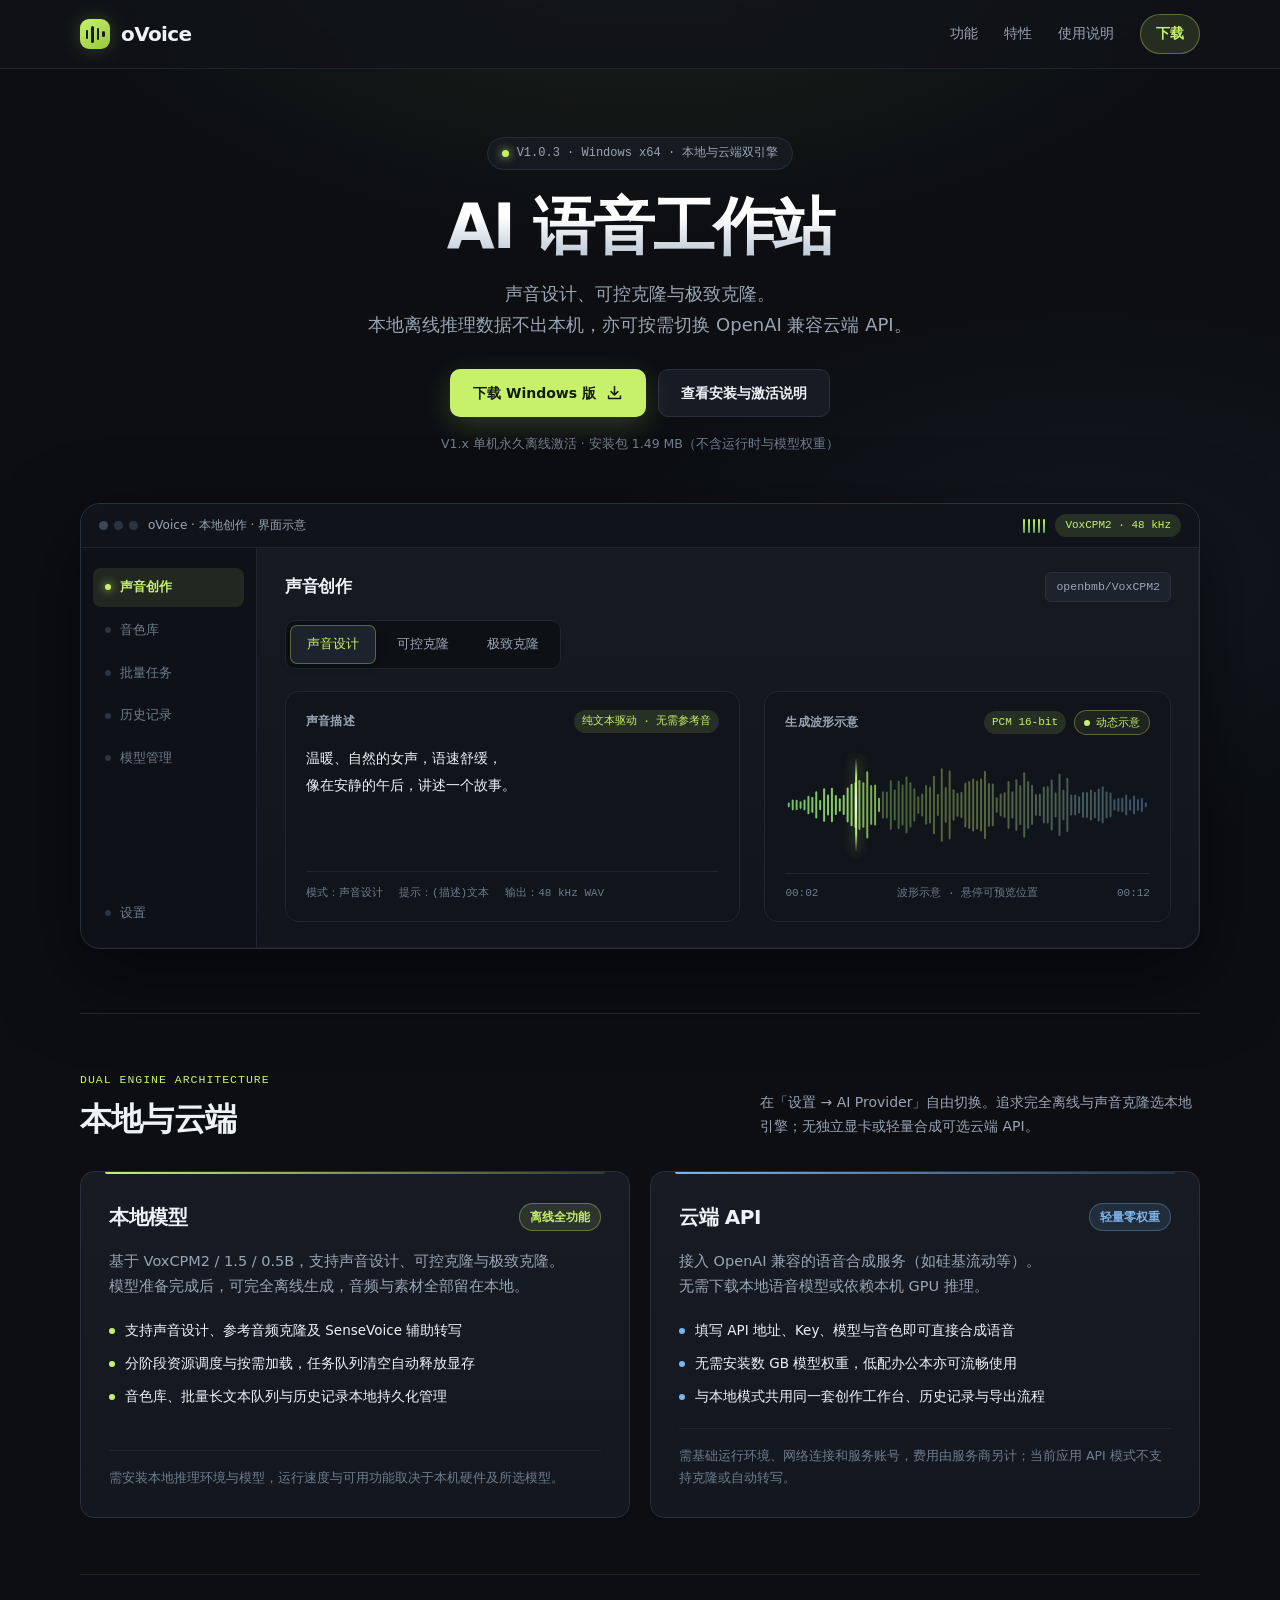
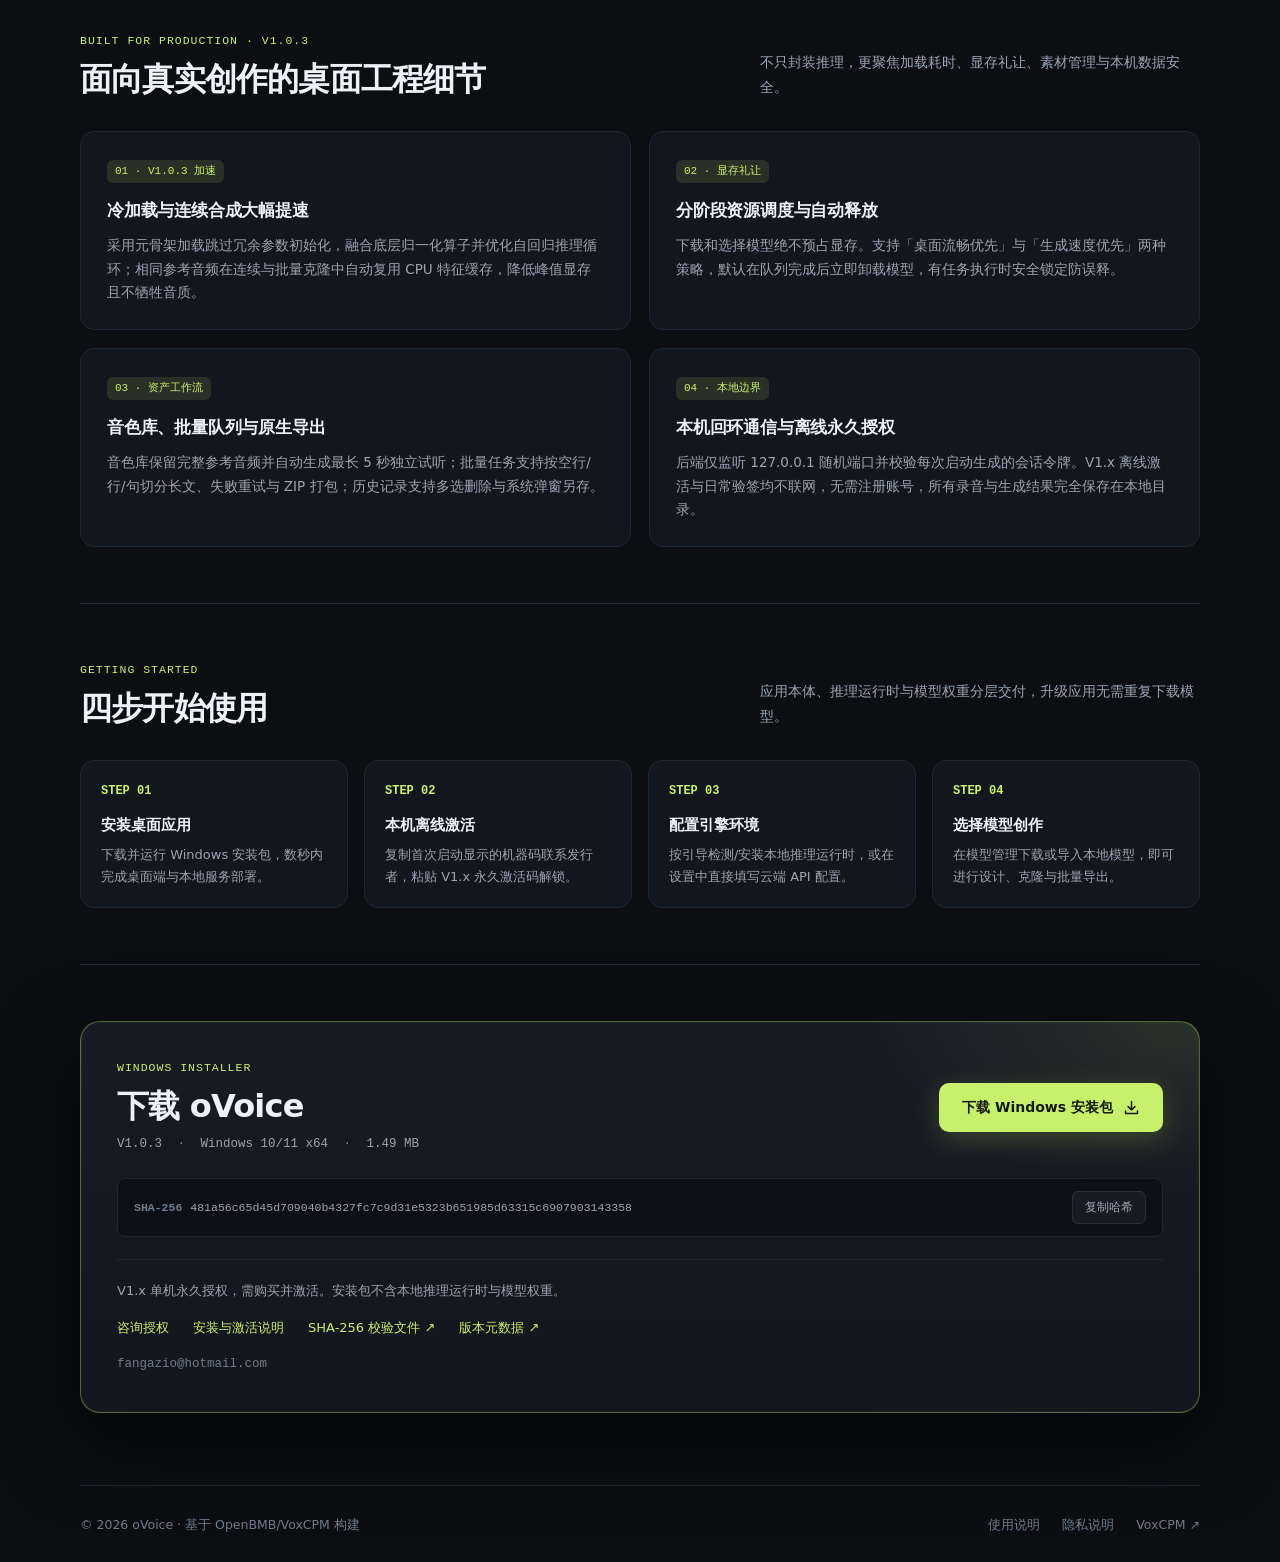
==== index.html @ f3a4ee31 "Add files via upload" ====
<!doctype html>
<html lang="zh-CN">
<head>
  <meta charset="utf-8">
  <meta name="viewport" content="width=device-width, initial-scale=1">
  <meta name="theme-color" content="#0c0e12">
  <title>oVoice — AI 语音工作站</title>
  <meta name="description" content="oVoice 是 Windows 本地 AI 语音工作站，支持声音设计、可控克隆、极致克隆与批量合成。支持本地 VoxCPM 模型与 OpenAI 兼容云端 API。下载 V1.0.3。">
  <meta property="og:title" content="oVoice — AI 语音工作站">
  <meta property="og:description" content="声音设计、可控克隆、极致克隆与语音合成。支持本地离线模型与云端 API 双引擎。">
  <meta property="og:type" content="website">
  <meta property="og:locale" content="zh_CN">
  <link rel="icon" href="assets/icon.png" type="image/png">
  <link rel="stylesheet" href="assets/style.css?v=20261127b">
  <script src="config.js" defer></script>
  <script src="assets/app.js?v=20261127b" defer></script>
</head>
<body>
  <a class="skip-link" href="#main">跳转到主要内容</a>
  <header class="header">
    <div class="container nav">
      <a class="brand" href="index.html" aria-label="oVoice 首页">
        <span class="brand-mark" aria-hidden="true"><i></i><i></i><i></i><i></i></span>oVoice
      </a>
      <nav id="navigation" aria-label="主导航">
        <a href="#engines">功能</a>
        <a href="#workflow">特性</a>
        <a href="guide.html">使用说明</a>
        <a class="nav-download" href="#download">下载</a>
      </nav>
    </div>
  </header>

  <main id="main">
    <section class="hero container" aria-labelledby="product-title">
      <div class="hero-copy">
        <div class="hero-badge">
          <span class="hero-badge-dot" aria-hidden="true"></span>
          <span>V1.0.3 · Windows x64 · 本地与云端双引擎</span>
        </div>
        <h1 id="product-title">AI 语音工作站</h1>
        <p class="hero-description">声音设计、可控克隆与极致克隆。<br>本地离线推理数据不出本机，亦可按需切换 OpenAI 兼容云端 API。</p>
        <div class="hero-actions">
          <a class="button primary" href="#download">
            下载 Windows 版
            <svg viewBox="0 0 20 20" aria-hidden="true"><path d="M10 3v10m-4-4 4 4 4-4M3 14v3h14v-3"/></svg>
          </a>
          <a class="button ghost" href="guide.html">查看安装与激活说明</a>
        </div>
        <p class="hero-subnote">V1.x 单机永久离线激活 · 安装包 1.49 MB（不含运行时与模型权重）</p>
      </div>

      <figure class="studio-window" aria-labelledby="preview-caption">
        <figcaption class="studio-title" id="preview-caption">
          <span class="studio-chrome">
            <span class="studio-dots" aria-hidden="true"><i></i><i></i><i></i></span>
            <span>oVoice · 本地创作 · 界面示意</span>
          </span>
          <span class="studio-status-group">
            <span class="mini-vu" aria-hidden="true"><i></i><i></i><i></i><i></i><i></i></span>
            <span class="studio-status-chip">VoxCPM2 · 48 kHz</span>
          </span>
        </figcaption>
        <div class="studio-body">
          <aside class="mock-sidebar" aria-hidden="true">
            <span class="sidebar-selected">声音创作</span>
            <span>音色库</span>
            <span>批量任务</span>
            <span>历史记录</span>
            <span>模型管理</span>
            <span class="sidebar-bottom">设置</span>
          </aside>
          <div class="studio-main">
            <div class="mock-heading">
              <h2>声音创作</h2>
              <span class="mock-model-pill">openbmb/VoxCPM2</span>
            </div>
            <div class="mode-tabs" role="tablist" aria-label="本地创作模式示意">
              <button type="button" role="tab" aria-selected="true" aria-controls="mode-panel" id="mode-design" data-mode="design">声音设计</button>
              <button type="button" role="tab" aria-selected="false" aria-controls="mode-panel" id="mode-clone" data-mode="clone" tabindex="-1">可控克隆</button>
              <button type="button" role="tab" aria-selected="false" aria-controls="mode-panel" id="mode-ultimate" data-mode="ultimate" tabindex="-1">极致克隆</button>
            </div>
            <div class="preview-content" id="mode-panel" role="tabpanel" aria-labelledby="mode-design" tabindex="0">
              <div class="mock-editor">
                <div class="panel-kicker">
                  <h3 id="editor-label">声音描述</h3>
                  <span class="mode-tag" id="mode-tag">纯文本驱动 · 无需参考音</span>
                </div>
                <p id="editor-text">温暖、自然的女声，语速舒缓，
像在安静的午后，讲述一个故事。</p>
                <div class="editor-meta" id="editor-meta">
                  <span>模式：声音设计</span>
                  <span>提示：(描述)文本</span>
                  <span>输出：48 kHz WAV</span>
                </div>
              </div>
              <div class="wave-card">
                <div class="panel-kicker">
                  <h3>生成波形示意</h3>
                  <div class="wave-controls">
                    <span class="mode-tag">PCM 16-bit</span>
                    <button type="button" class="wave-toggle" id="wave-toggle" aria-pressed="true" aria-label="暂停或继续声波动效示意">
                      <span class="wave-toggle-dot" aria-hidden="true"></span>
                      <span id="wave-toggle-label">动态示意</span>
                    </button>
                  </div>
                </div>
                <div class="wave-stage" id="wave-stage">
                  <svg id="hero-wave" class="wave-svg" viewBox="0 0 520 112" preserveAspectRatio="none" aria-hidden="true"></svg>
                  <div class="wave-playhead" id="wave-playhead" aria-hidden="true"></div>
                </div>
                <div class="wave-ruler" aria-hidden="true">
                  <span id="wave-current">00:00</span>
                  <span>波形示意 · 悬停可预览位置</span>
                  <span id="wave-duration">00:12</span>
                </div>
              </div>
            </div>
          </div>
        </div>
      </figure>
    </section>

    <section class="section container" id="engines" aria-labelledby="engines-title">
      <div class="section-header">
        <div>
          <p class="section-eyebrow">DUAL ENGINE ARCHITECTURE</p>
          <h2 id="engines-title">本地与云端</h2>
        </div>
        <p class="section-lead">在「设置 → AI Provider」自由切换。追求完全离线与声音克隆选本地引擎；无独立显卡或轻量合成可选云端 API。</p>
      </div>
      <div class="engine-grid">
        <article class="engine-card local-engine">
          <div class="engine-top">
            <h3>本地模型</h3>
            <span class="engine-pill">离线全功能</span>
          </div>
          <p>基于 VoxCPM2 / 1.5 / 0.5B，支持声音设计、可控克隆与极致克隆。<br>模型准备完成后，可完全离线生成，音频与素材全部留在本地。</p>
          <ul class="engine-points">
            <li>支持声音设计、参考音频克隆及 SenseVoice 辅助转写</li>
            <li>分阶段资源调度与按需加载，任务队列清空自动释放显存</li>
            <li>音色库、批量长文本队列与历史记录本地持久化管理</li>
          </ul>
          <p class="engine-detail">需安装本地推理环境与模型，运行速度与可用功能取决于本机硬件及所选模型。</p>
        </article>
        <article class="engine-card api-engine">
          <div class="engine-top">
            <h3>云端 API</h3>
            <span class="engine-pill">轻量零权重</span>
          </div>
          <p>接入 OpenAI 兼容的语音合成服务（如硅基流动等）。<br>无需下载本地语音模型或依赖本机 GPU 推理。</p>
          <ul class="engine-points">
            <li>填写 API 地址、Key、模型与音色即可直接合成语音</li>
            <li>无需安装数 GB 模型权重，低配办公本亦可流畅使用</li>
            <li>与本地模式共用同一套创作工作台、历史记录与导出流程</li>
          </ul>
          <p class="engine-detail">需基础运行环境、网络连接和服务账号，费用由服务商另计；当前应用 API 模式不支持克隆或自动转写。</p>
        </article>
      </div>
    </section>

    <section class="section container" id="workflow" aria-labelledby="workflow-title">
      <div class="section-header">
        <div>
          <p class="section-eyebrow">BUILT FOR PRODUCTION · V1.0.3</p>
          <h2 id="workflow-title">面向真实创作的桌面工程细节</h2>
        </div>
        <p class="section-lead">不只封装推理，更聚焦加载耗时、显存礼让、素材管理与本机数据安全。</p>
      </div>
      <div class="bento-grid">
        <article class="bento-card">
          <span class="bento-index">01 · V1.0.3 加速</span>
          <h3>冷加载与连续合成大幅提速</h3>
          <p>采用元骨架加载跳过冗余参数初始化，融合底层归一化算子并优化自回归推理循环；相同参考音频在连续与批量克隆中自动复用 CPU 特征缓存，降低峰值显存且不牺牲音质。</p>
        </article>
        <article class="bento-card">
          <span class="bento-index">02 · 显存礼让</span>
          <h3>分阶段资源调度与自动释放</h3>
          <p>下载和选择模型绝不预占显存。支持「桌面流畅优先」与「生成速度优先」两种策略，默认在队列完成后立即卸载模型，有任务执行时安全锁定防误释。</p>
        </article>
        <article class="bento-card">
          <span class="bento-index">03 · 资产工作流</span>
          <h3>音色库、批量队列与原生导出</h3>
          <p>音色库保留完整参考音频并自动生成最长 5 秒独立试听；批量任务支持按空行/行/句切分长文、失败重试与 ZIP 打包；历史记录支持多选删除与系统弹窗另存。</p>
        </article>
        <article class="bento-card">
          <span class="bento-index">04 · 本地边界</span>
          <h3>本机回环通信与离线永久授权</h3>
          <p>后端仅监听 127.0.0.1 随机端口并校验每次启动生成的会话令牌。V1.x 离线激活与日常验签均不联网，无需注册账号，所有录音与生成结果完全保存在本地目录。</p>
        </article>
      </div>
    </section>

    <section class="section container" aria-labelledby="steps-title">
      <div class="section-header">
        <div>
          <p class="section-eyebrow">GETTING STARTED</p>
          <h2 id="steps-title">四步开始使用</h2>
        </div>
        <p class="section-lead">应用本体、推理运行时与模型权重分层交付，升级应用无需重复下载模型。</p>
      </div>
      <div class="steps-grid">
        <article class="step-card">
          <div class="step-num">STEP 01</div>
          <h3>安装桌面应用</h3>
          <p>下载并运行 Windows 安装包，数秒内完成桌面端与本地服务部署。</p>
        </article>
        <article class="step-card">
          <div class="step-num">STEP 02</div>
          <h3>本机离线激活</h3>
          <p>复制首次启动显示的机器码联系发行者，粘贴 V1.x 永久激活码解锁。</p>
        </article>
        <article class="step-card">
          <div class="step-num">STEP 03</div>
          <h3>配置引擎环境</h3>
          <p>按引导检测/安装本地推理运行时，或在设置中直接填写云端 API 配置。</p>
        </article>
        <article class="step-card">
          <div class="step-num">STEP 04</div>
          <h3>选择模型创作</h3>
          <p>在模型管理下载或导入本地模型，即可进行设计、克隆与批量导出。</p>
        </article>
      </div>
    </section>

    <section class="download-section container" id="download" aria-labelledby="download-title">
      <div class="download-shell">
        <div class="download-top">
          <div>
            <p class="section-eyebrow">WINDOWS INSTALLER</p>
            <h2 id="download-title">下载 oVoice</h2>
            <p class="download-meta">V1.0.3 <span>·</span> Windows 10/11 x64 <span>·</span> 1.49 MB</p>
          </div>
          <a class="button primary" id="installer-download" href="downloads/oVoice_1.0.3_x64-setup.exe" download>
            下载 Windows 安装包
            <svg viewBox="0 0 20 20" aria-hidden="true"><path d="M10 3v10m-4-4 4 4 4-4M3 14v3h14v-3"/></svg>
          </a>
        </div>

        <div class="checksum-bar">
          <span class="checksum-code"><strong>SHA-256</strong><span id="sha256-value">481a56c65d45d709040b4327fc7c9d31e5323b651985d63315c6907903143358</span></span>
          <button type="button" class="copy-hash-btn" id="copy-sha256">复制哈希</button>
        </div>

        <div class="download-details">
          <p>V1.x 单机永久授权，需购买并激活。安装包不含本地推理运行时与模型权重。</p>
          <div class="download-links">
            <a class="contact-link" href="mailto:fangazio@hotmail.com">咨询授权</a>
            <a href="guide.html">安装与激活说明</a>
            <a href="downloads/SHA256SUMS.txt" target="_blank" rel="noopener">SHA-256 校验文件 <span aria-hidden="true">↗</span></a>
            <a href="downloads/release.json" target="_blank" rel="noopener">版本元数据 <span aria-hidden="true">↗</span></a>
          </div>
          <p id="contact-help">fangazio@hotmail.com</p>
          <p class="download-feedback" id="download-feedback" role="status" aria-live="polite"></p>
        </div>
      </div>
    </section>
  </main>

  <footer class="footer container">
    <span>© <span id="copyright-year">2026</span> oVoice · 基于 OpenBMB/VoxCPM 构建</span>
    <nav aria-label="页脚导航">
      <a href="guide.html">使用说明</a>
      <a href="privacy.html">隐私说明</a>
      <a href="https://github.com/OpenBMB/VoxCPM" target="_blank" rel="noopener">VoxCPM <span aria-hidden="true">↗</span></a>
      <a id="icp-link" hidden rel="noopener" target="_blank" href="https://beian.miit.gov.cn/"></a>
    </nav>
  </footer>
</body>
</html>
---- assets/style.css ----
@charset "UTF-8";

:root {
  color-scheme: dark;
  --bg: #0c0e12;
  --bg-elevated: #12161d;
  --panel: #171c24;
  --panel-2: #1d232d;
  --panel-glass: rgba(16, 19, 25, 0.82);
  --line: #27303c;
  --line-soft: #1f2631;
  --line-bright: rgba(255, 255, 255, 0.08);
  --ink: #eef2f6;
  --ink-muted: #9aa5b4;
  --ink-dim: #6f7c8c;
  --accent: #c8f16b;
  --accent-hover: #d8f88c;
  --accent-deep: #9ec844;
  --accent-ink: #121a0b;
  --accent-soft: rgba(200, 241, 107, 0.12);
  --accent-border: rgba(200, 241, 107, 0.34);
  --blue: #7eb6ec;
  --blue-soft: rgba(126, 182, 236, 0.12);
  --blue-border: rgba(126, 182, 236, 0.32);
  --radius-sm: 8px;
  --radius-md: 14px;
  --radius-lg: 20px;
  --shadow-lg: 0 28px 80px rgba(0, 0, 0, 0.55), 0 0 0 1px rgba(255, 255, 255, 0.04) inset;
  --font: "Inter", "SF Pro Text", "PingFang SC", "Microsoft YaHei", "Segoe UI", system-ui, sans-serif;
  --mono: "Cascadia Code", "JetBrains Mono", "SF Mono", Consolas, monospace;
}

* {
  box-sizing: border-box;
}

html {
  scroll-behavior: smooth;
  scroll-padding-top: 88px;
  background: var(--bg);
}

body {
  margin: 0;
  min-height: 100vh;
  background:
    radial-gradient(1000px 520px at 50% -80px, rgba(200, 241, 107, 0.09), transparent 62%),
    radial-gradient(760px 420px at 85% 18%, rgba(126, 182, 236, 0.06), transparent 65%),
    var(--bg);
  color: var(--ink);
  font: 15px/1.75 var(--font);
  -webkit-font-smoothing: antialiased;
  overflow-x: hidden;
}

a {
  color: inherit;
  text-decoration: none;
  transition: color 0.16s ease, border-color 0.16s ease, background-color 0.16s ease, transform 0.16s ease;
}

button {
  font: inherit;
  color: inherit;
  cursor: pointer;
}

a, button {
  -webkit-tap-highlight-color: transparent;
}

:is(a, button, [tabindex]):focus-visible {
  outline: 2px solid var(--accent);
  outline-offset: 3px;
}

::selection {
  background: rgba(200, 241, 107, 0.28);
  color: #fff;
}

[hidden] {
  display: none !important;
}

h1, h2, h3, h4, p, ul, ol, figure {
  margin: 0;
}

h1, h2, h3 {
  font-weight: 650;
  color: var(--ink);
}

.container {
  width: min(1120px, calc(100% - 64px));
  margin-inline: auto;
}

.skip-link {
  position: fixed;
  top: -100px;
  left: 16px;
  z-index: 60;
  padding: 8px 16px;
  border-radius: var(--radius-sm);
  background: var(--accent);
  color: var(--accent-ink);
  font-weight: 600;
}
.skip-link:focus {
  top: 12px;
}

/* ==================== Header ==================== */
.header {
  position: sticky;
  top: 0;
  z-index: 30;
  background: var(--panel-glass);
  backdrop-filter: blur(16px);
  -webkit-backdrop-filter: blur(16px);
  border-bottom: 1px solid var(--line-soft);
}

.nav {
  height: 68px;
  display: flex;
  align-items: center;
  justify-content: space-between;
  gap: 20px;
}

.brand {
  display: inline-flex;
  align-items: center;
  gap: 11px;
  font-size: 20px;
  font-weight: 700;
  letter-spacing: -0.6px;
  color: var(--ink);
  flex-shrink: 0;
}

.brand-mark {
  width: 30px;
  height: 30px;
  display: inline-flex;
  align-items: center;
  justify-content: center;
  gap: 3px;
  border-radius: 9px;
  background: linear-gradient(145deg, var(--accent) 0%, #98c73f 100%);
  box-shadow: 0 0 20px rgba(200, 241, 107, 0.22);
}

.brand-mark i {
  display: block;
  width: 2.5px;
  height: 9px;
  border-radius: 99px;
  background: var(--accent-ink);
  transform-origin: center;
  animation: eq-breathe 2.4s ease-in-out infinite;
}
.brand-mark i:nth-child(1) { animation-delay: 0s; }
.brand-mark i:nth-child(2) { height: 17px; animation-delay: -0.6s; }
.brand-mark i:nth-child(3) { height: 12px; animation-delay: -1.2s; }
.brand-mark i:nth-child(4) { height: 6px; animation-delay: -1.8s; }
.brand:hover .brand-mark i { animation-duration: 0.9s; }

.nav nav {
  display: flex;
  align-items: center;
  gap: 26px;
  font-size: 13.5px;
  color: var(--ink-muted);
}

.nav nav a:hover {
  color: var(--ink);
}

.nav-download {
  padding: 7px 15px;
  border-radius: 999px;
  background: var(--accent-soft);
  border: 1px solid var(--accent-border);
  color: var(--accent);
  font-weight: 600;
}

.nav-download:hover {
  background: var(--accent);
  color: var(--accent-ink) !important;
  border-color: var(--accent);
}

/* ==================== Buttons ==================== */
.button {
  display: inline-flex;
  align-items: center;
  justify-content: center;
  gap: 10px;
  min-height: 46px;
  padding: 11px 22px;
  border-radius: 10px;
  font-size: 14px;
  font-weight: 600;
  border: 1px solid transparent;
  white-space: nowrap;
}

.button svg {
  width: 17px;
  height: 17px;
  fill: none;
  stroke: currentColor;
  stroke-width: 1.8;
  stroke-linecap: round;
  stroke-linejoin: round;
  flex-shrink: 0;
}

.button.primary {
  position: relative;
  overflow: hidden;
  background: var(--accent);
  color: var(--accent-ink);
  box-shadow: 0 8px 28px rgba(200, 241, 107, 0.2);
}

.button.primary::after {
  content: "";
  position: absolute;
  inset: 0;
  background: linear-gradient(110deg, transparent 25%, rgba(255, 255, 255, 0.42) 50%, transparent 75%);
  transform: translateX(-125%);
  transition: transform 0.55s cubic-bezier(0.22, 1, 0.36, 1);
  pointer-events: none;
}

.button.primary:hover::after {
  transform: translateX(125%);
}

.button.primary:hover {
  background: var(--accent-hover);
  color: var(--accent-ink);
  transform: translateY(-1px);
  box-shadow: 0 12px 34px rgba(200, 241, 107, 0.28);
}

.button.primary:hover svg {
  transform: translateY(2px);
}

.button svg {
  transition: transform 0.18s ease;
}

.button.ghost {
  background: var(--panel);
  border-color: var(--line);
  color: var(--ink);
}

.button.ghost:hover {
  border-color: #3d4a5c;
  background: var(--panel-2);
  color: var(--ink);
}

/* ==================== Hero ==================== */
.hero {
  padding-top: 68px;
  padding-bottom: 64px;
}

.hero-copy {
  text-align: center;
  max-width: 740px;
  margin: 0 auto 48px;
}

.hero-badge {
  display: inline-flex;
  align-items: center;
  gap: 8px;
  padding: 5px 14px;
  margin-bottom: 22px;
  border-radius: 999px;
  background: rgba(23, 28, 36, 0.85);
  border: 1px solid var(--line);
  font-size: 12px;
  color: var(--ink-muted);
  font-family: var(--mono);
}

.hero-badge-dot {
  width: 7px;
  height: 7px;
  border-radius: 50%;
  background: var(--accent);
  box-shadow: 0 0 10px var(--accent);
  animation: led-pulse 2.2s ease-in-out infinite;
}

.hero-copy h1 {
  font-size: clamp(38px, 5.4vw, 62px);
  line-height: 1.12;
  letter-spacing: -2px;
  background: linear-gradient(180deg, #ffffff 35%, #b6c2d0 100%);
  -webkit-background-clip: text;
  background-clip: text;
  color: transparent;
}

.hero-description {
  margin-top: 18px;
  font-size: clamp(15px, 1.8vw, 18px);
  color: var(--ink-muted);
  line-height: 1.7;
}

.hero-actions {
  margin-top: 28px;
  display: flex;
  align-items: center;
  justify-content: center;
  flex-wrap: wrap;
  gap: 12px;
}

.hero-subnote {
  margin-top: 16px;
  font-size: 12.5px;
  color: var(--ink-dim);
}

/* ==================== Interactive Studio Window ==================== */
.studio-window {
  border-radius: var(--radius-lg);
  overflow: hidden;
  background: linear-gradient(180deg, #161b23 0%, #11151b 100%);
  border: 1px solid var(--line);
  box-shadow: var(--shadow-lg);
}

.studio-title {
  min-height: 44px;
  padding: 8px 18px;
  display: flex;
  align-items: center;
  justify-content: space-between;
  gap: 12px;
  background: #10141a;
  border-bottom: 1px solid var(--line-soft);
  font-size: 12px;
  color: var(--ink-muted);
}

.studio-chrome {
  display: inline-flex;
  align-items: center;
  gap: 10px;
  min-width: 0;
}

.studio-dots {
  display: inline-flex;
  gap: 6px;
  flex-shrink: 0;
}

.studio-dots i {
  width: 9px;
  height: 9px;
  border-radius: 50%;
  background: #2a3340;
  display: block;
}

.studio-dots i:first-child { background: #3b4656; }

.studio-status-group {
  display: inline-flex;
  align-items: center;
  gap: 10px;
  flex-shrink: 0;
}

.mini-vu {
  display: inline-flex;
  align-items: flex-end;
  gap: 2.5px;
  height: 14px;
}

.mini-vu i {
  display: block;
  width: 2.5px;
  height: 100%;
  border-radius: 99px;
  background: linear-gradient(180deg, var(--accent) 0%, #5da96a 100%);
  transform-origin: bottom;
  animation: vu-meter 1.35s ease-in-out infinite;
}

.mini-vu i:nth-child(1) { animation-delay: -0.1s; animation-duration: 1.15s; }
.mini-vu i:nth-child(2) { animation-delay: -0.45s; animation-duration: 1.4s; }
.mini-vu i:nth-child(3) { animation-delay: -0.8s; animation-duration: 1.05s; }
.mini-vu i:nth-child(4) { animation-delay: -0.3s; animation-duration: 1.5s; }
.mini-vu i:nth-child(5) { animation-delay: -0.95s; animation-duration: 1.25s; }

.studio-window.is-paused .mini-vu i {
  animation-play-state: paused;
  opacity: 0.45;
}

.studio-status-chip {
  display: inline-flex;
  align-items: center;
  gap: 6px;
  padding: 2px 10px;
  border-radius: 999px;
  background: var(--accent-soft);
  color: var(--accent);
  font-family: var(--mono);
  font-size: 11px;
  white-space: nowrap;
  flex-shrink: 0;
}

.studio-body {
  display: flex;
  min-height: 360px;
}

.mock-sidebar {
  flex: 0 0 176px;
  padding: 20px 12px 16px;
  display: flex;
  flex-direction: column;
  gap: 4px;
  background: #0e1117;
  border-right: 1px solid var(--line-soft);
  font-size: 13px;
  color: var(--ink-dim);
}

.mock-sidebar > span {
  display: flex;
  align-items: center;
  gap: 9px;
  padding: 8px 12px;
  border-radius: 8px;
}

.mock-sidebar > span::before {
  content: "";
  width: 6px;
  height: 6px;
  border-radius: 50%;
  background: #2c3543;
  flex-shrink: 0;
}

.mock-sidebar .sidebar-selected {
  background: rgba(200, 241, 107, 0.1);
  color: var(--accent);
  font-weight: 600;
}

.mock-sidebar .sidebar-selected::before {
  background: var(--accent);
  box-shadow: 0 0 8px var(--accent);
}

.sidebar-bottom {
  margin-top: auto;
}

.studio-main {
  flex: 1;
  min-width: 0;
  padding: 24px 28px 26px;
  display: flex;
  flex-direction: column;
}

.mock-heading {
  display: flex;
  align-items: center;
  justify-content: space-between;
  gap: 12px;
  margin-bottom: 18px;
}

.mock-heading h2 {
  font-size: 17px;
  letter-spacing: -0.3px;
}

.mock-model-pill {
  padding: 4px 10px;
  border-radius: 6px;
  background: var(--panel-2);
  border: 1px solid var(--line);
  font-family: var(--mono);
  font-size: 11.5px;
  color: var(--ink-muted);
}

.mode-tabs {
  display: inline-flex;
  align-self: flex-start;
  gap: 4px;
  padding: 4px;
  margin-bottom: 22px;
  border-radius: 10px;
  background: #0d1015;
  border: 1px solid var(--line-soft);
}

.mode-tabs button {
  border: 1px solid transparent;
  background: transparent;
  padding: 7px 16px;
  border-radius: 7px;
  font-size: 13px;
  font-weight: 500;
  color: var(--ink-muted);
  transition: all 0.16s ease;
}

.mode-tabs button:hover {
  color: var(--ink);
}

.mode-tabs button[aria-selected="true"] {
  background: var(--panel-2);
  border-color: var(--accent-border);
  color: var(--accent);
  box-shadow: 0 2px 10px rgba(0, 0, 0, 0.35);
}

.preview-content {
  display: grid;
  grid-template-columns: 1.12fr 1fr;
  gap: 24px;
  flex: 1;
}

.mock-editor,
.wave-card {
  padding: 18px 20px;
  border-radius: var(--radius-md);
  background: #10141b;
  border: 1px solid var(--line-soft);
  display: flex;
  flex-direction: column;
}

.panel-kicker {
  display: flex;
  align-items: center;
  justify-content: space-between;
  gap: 8px;
  margin-bottom: 12px;
}

.preview-content h3 {
  font-size: 12px;
  font-weight: 600;
  color: var(--ink-muted);
  letter-spacing: 0.2px;
}

.mode-tag {
  font-family: var(--mono);
  font-size: 11px;
  color: var(--accent);
  background: var(--accent-soft);
  padding: 2px 8px;
  border-radius: 999px;
}

.mock-editor p {
  min-height: 92px;
  font-size: 14px;
  line-height: 1.9;
  color: var(--ink);
  white-space: pre-line;
}

.editor-meta {
  margin-top: auto;
  padding-top: 12px;
  border-top: 1px solid var(--line-soft);
  display: flex;
  flex-wrap: wrap;
  gap: 8px 16px;
  font-family: var(--mono);
  font-size: 11px;
  color: var(--ink-dim);
}

.wave-controls {
  display: inline-flex;
  align-items: center;
  gap: 8px;
}

.wave-toggle {
  display: inline-flex;
  align-items: center;
  gap: 6px;
  padding: 2px 9px;
  border-radius: 999px;
  border: 1px solid var(--line);
  background: var(--panel);
  color: var(--ink-muted);
  font-size: 11px;
  transition: border-color 0.16s ease, color 0.16s ease, background-color 0.16s ease;
}

.wave-toggle:hover {
  border-color: var(--accent-border);
  color: var(--ink);
}

.wave-toggle[aria-pressed="true"] {
  border-color: var(--accent-border);
  color: var(--accent);
  background: rgba(200, 241, 107, 0.08);
}

.wave-toggle-dot {
  width: 6px;
  height: 6px;
  border-radius: 50%;
  background: currentColor;
}

.wave-toggle[aria-pressed="true"] .wave-toggle-dot {
  animation: led-pulse 1.6s ease-in-out infinite;
}

.wave-stage {
  position: relative;
  margin: auto 0;
  padding: 12px 0;
  overflow: hidden;
  cursor: crosshair;
}

.wave-svg {
  display: block;
  width: 100%;
  height: 92px;
}

.wave-playhead {
  position: absolute;
  top: 10px;
  bottom: 10px;
  left: 0;
  width: 2px;
  border-radius: 99px;
  background: linear-gradient(180deg, transparent 0%, var(--accent) 20%, #ffffff 50%, var(--accent) 80%, transparent 100%);
  box-shadow: 0 0 14px rgba(200, 241, 107, 0.75);
  pointer-events: none;
  opacity: 0;
  will-change: transform, opacity;
}

.wave-stage.is-live .wave-playhead {
  opacity: 0.95;
}

.mode-switching #editor-text,
.mode-switching #editor-label {
  animation: text-swap 0.28s cubic-bezier(0.22, 1, 0.36, 1);
}

.wave-ruler {
  display: flex;
  justify-content: space-between;
  align-items: center;
  margin-top: 10px;
  padding-top: 10px;
  border-top: 1px solid var(--line-soft);
  font-family: var(--mono);
  font-size: 11px;
  color: var(--ink-dim);
  font-variant-numeric: tabular-nums;
}

/* ==================== Shared Section Chrome ==================== */
.section {
  padding-block: 56px;
  border-top: 1px solid var(--line-soft);
}

.section-header {
  display: flex;
  align-items: flex-end;
  justify-content: space-between;
  gap: 24px;
  margin-bottom: 32px;
}

.section-eyebrow {
  font-family: var(--mono);
  font-size: 11.5px;
  letter-spacing: 1px;
  text-transform: uppercase;
  color: var(--accent);
  margin-bottom: 8px;
}

.section-header h2,
.download-top h2 {
  font-size: clamp(24px, 3vw, 32px);
  letter-spacing: -0.8px;
  line-height: 1.25;
}

.section-lead {
  max-width: 440px;
  font-size: 14px;
  color: var(--ink-muted);
}

/* ==================== Engines Grid ==================== */
.engine-grid {
  display: grid;
  grid-template-columns: repeat(2, minmax(0, 1fr));
  gap: 20px;
}

.engine-card {
  position: relative;
  padding: 28px;
  border-radius: var(--radius-md);
  background: linear-gradient(180deg, var(--panel) 0%, #13171f 100%);
  border: 1px solid var(--line);
  display: flex;
  flex-direction: column;
}

.engine-card::before {
  content: "";
  position: absolute;
  inset: 0 24px auto;
  height: 2px;
  border-radius: 0 0 4px 4px;
}

.local-engine::before {
  background: linear-gradient(90deg, var(--accent), rgba(200, 241, 107, 0.15));
}

.api-engine::before {
  background: linear-gradient(90deg, var(--blue), rgba(126, 182, 236, 0.15));
}

.engine-top {
  display: flex;
  align-items: center;
  justify-content: space-between;
  gap: 12px;
  margin-bottom: 14px;
}

.engine-card h3 {
  font-size: 20px;
  letter-spacing: -0.4px;
}

.engine-pill {
  padding: 3px 10px;
  border-radius: 999px;
  font-size: 11.5px;
  font-weight: 600;
}

.local-engine .engine-pill {
  background: var(--accent-soft);
  color: var(--accent);
  border: 1px solid var(--accent-border);
}

.api-engine .engine-pill {
  background: var(--blue-soft);
  color: var(--blue);
  border: 1px solid var(--blue-border);
}

.engine-card > p {
  font-size: 14.5px;
  color: var(--ink-muted);
}

.engine-points {
  list-style: none;
  padding: 0;
  margin: 20px 0;
  display: grid;
  gap: 9px;
  font-size: 13.5px;
  color: var(--ink);
}

.engine-points li {
  display: flex;
  align-items: baseline;
  gap: 10px;
}

.engine-points li::before {
  content: "";
  width: 6px;
  height: 6px;
  border-radius: 50%;
  flex-shrink: 0;
  transform: translateY(-1px);
}

.local-engine .engine-points li::before {
  background: var(--accent);
}

.api-engine .engine-points li::before {
  background: var(--blue);
}

.engine-card .engine-detail {
  margin-top: auto;
  padding-top: 16px;
  border-top: 1px solid var(--line-soft);
  font-size: 12.5px;
  color: var(--ink-dim);
}

/* ==================== Bento Architecture & V1.0.3 Highlights ==================== */
.bento-grid {
  display: grid;
  grid-template-columns: repeat(2, minmax(0, 1fr));
  gap: 18px;
}

.bento-card {
  padding: 24px 26px;
  border-radius: var(--radius-md);
  background: var(--bg-elevated);
  border: 1px solid var(--line-soft);
  transition: border-color 0.18s ease, background-color 0.18s ease;
}

.bento-card:hover {
  border-color: var(--line);
  background: var(--panel);
}

.bento-index {
  display: inline-block;
  font-family: var(--mono);
  font-size: 11px;
  color: var(--accent);
  background: var(--accent-soft);
  padding: 2px 8px;
  border-radius: 6px;
  margin-bottom: 14px;
}

.bento-card h3 {
  font-size: 16.5px;
  margin-bottom: 8px;
  letter-spacing: -0.2px;
}

.bento-card p {
  font-size: 13.5px;
  color: var(--ink-muted);
  line-height: 1.75;
}

/* ==================== 4-Step Flow ==================== */
.steps-grid {
  display: grid;
  grid-template-columns: repeat(4, minmax(0, 1fr));
  gap: 16px;
}

.step-card {
  padding: 20px;
  border-radius: var(--radius-md);
  background: var(--bg-elevated);
  border: 1px solid var(--line-soft);
}

.step-num {
  font-family: var(--mono);
  font-size: 12px;
  font-weight: 700;
  color: var(--accent);
  margin-bottom: 10px;
}

.step-card h3 {
  font-size: 15px;
  margin-bottom: 6px;
}

.step-card p {
  font-size: 13px;
  color: var(--ink-muted);
  line-height: 1.65;
}

/* ==================== Download Console ==================== */
.download-section {
  padding-block: 56px 72px;
  border-top: 1px solid var(--line-soft);
}

.download-shell {
  padding: 36px;
  border-radius: var(--radius-lg);
  background:
    radial-gradient(520px 260px at 100% 0%, rgba(200, 241, 107, 0.1), transparent 65%),
    linear-gradient(180deg, var(--panel) 0%, #12161d 100%);
  border: 1px solid var(--accent-border);
  box-shadow: var(--shadow-lg);
}

.download-top {
  display: flex;
  align-items: center;
  justify-content: space-between;
  gap: 24px;
}

.download-meta {
  margin-top: 8px;
  font-family: var(--mono);
  font-size: 12.5px;
  color: var(--ink-muted);
}

.download-meta span {
  margin-inline: 8px;
  color: var(--ink-dim);
}

.checksum-bar {
  margin-top: 22px;
  padding: 12px 16px;
  border-radius: var(--radius-sm);
  background: #0d1016;
  border: 1px solid var(--line-soft);
  display: flex;
  align-items: center;
  justify-content: space-between;
  gap: 12px;
  flex-wrap: wrap;
}

.checksum-code {
  font-family: var(--mono);
  font-size: 11.5px;
  color: var(--ink-muted);
  word-break: break-all;
}

.checksum-code strong {
  color: var(--ink-dim);
  font-weight: 600;
  margin-right: 8px;
}

.copy-hash-btn {
  padding: 5px 12px;
  border-radius: 6px;
  border: 1px solid var(--line);
  background: var(--panel);
  color: var(--ink-muted);
  font-size: 12px;
  flex-shrink: 0;
}

.copy-hash-btn:hover {
  border-color: var(--accent-border);
  color: var(--accent);
}

.download-details {
  margin-top: 22px;
  padding-top: 20px;
  border-top: 1px solid var(--line-soft);
  font-size: 13px;
  color: var(--ink-muted);
}

.download-links {
  display: flex;
  flex-wrap: wrap;
  gap: 12px 24px;
  margin-top: 14px;
}

.download-links a {
  color: var(--accent);
  font-weight: 500;
}

.download-links a:hover {
  text-decoration: underline;
  text-underline-offset: 4px;
}

#contact-help {
  margin-top: 14px;
  font-family: var(--mono);
  font-size: 12.5px;
  color: var(--ink-dim);
  overflow-wrap: anywhere;
}

.download-feedback:not(:empty) {
  margin-top: 12px;
  color: var(--accent);
  font-weight: 500;
}

/* ==================== Footer ==================== */
.footer {
  padding-block: 28px;
  border-top: 1px solid var(--line-soft);
  display: flex;
  justify-content: space-between;
  align-items: center;
  gap: 20px;
  color: var(--ink-dim);
  font-size: 12.5px;
}

.footer nav {
  display: flex;
  flex-wrap: wrap;
  gap: 22px;
}

.footer nav a:hover {
  color: var(--ink);
}

/* ==================== Documentation Pages (guide / privacy) ==================== */
.document {
  width: min(780px, calc(100% - 48px));
  margin: 0 auto;
  padding: 44px 0 88px;
}

.back-link {
  display: inline-flex;
  align-items: center;
  gap: 6px;
  color: var(--ink-muted);
  font-size: 13px;
  margin-bottom: 32px;
  padding: 6px 12px;
  border-radius: 8px;
  background: var(--bg-elevated);
  border: 1px solid var(--line-soft);
}

.back-link:hover {
  border-color: var(--accent-border);
  color: var(--accent);
}

.document h1 {
  font-size: clamp(30px, 4vw, 40px);
  letter-spacing: -1px;
  margin-bottom: 18px;
}

.document h2 {
  font-size: 19px;
  margin: 36px 0 12px;
  padding-top: 24px;
  border-top: 1px solid var(--line-soft);
  letter-spacing: -0.3px;
}

.document p,
.document li {
  font-size: 14.5px;
  color: var(--ink-muted);
  line-height: 1.9;
}

.document p + p {
  margin-top: 12px;
}

.document ul,
.document ol {
  padding-left: 22px;
  margin-top: 10px;
}

.document li {
  padding-left: 4px;
  margin-block: 8px;
}

.document li strong {
  color: var(--ink);
}

.document p a,
.document li a {
  color: var(--accent);
  text-decoration: underline;
  text-underline-offset: 3px;
}

.document code {
  font-family: var(--mono);
  font-size: 12.5px;
  background: var(--panel);
  border: 1px solid var(--line);
  color: var(--accent);
  padding: 1px 6px;
  border-radius: 5px;
  overflow-wrap: anywhere;
}

.doc-note {
  margin-top: 20px;
  padding: 16px 20px;
  border-radius: var(--radius-sm);
  border: 1px solid var(--accent-border);
  border-left: 3px solid var(--accent);
  background: rgba(200, 241, 107, 0.06);
}

.doc-note p {
  color: var(--ink);
}

.document > .button {
  margin-top: 36px;
}

/* ==================== Responsive ==================== */
@media (max-width: 960px) {
  .steps-grid {
    grid-template-columns: repeat(2, minmax(0, 1fr));
  }
  .section-header {
    flex-direction: column;
    align-items: flex-start;
    gap: 10px;
  }
}

@media (max-width: 760px) {
  .container {
    width: calc(100% - 36px);
  }
  .nav {
    height: 62px;
    gap: 12px;
  }
  .brand {
    font-size: 18px;
    gap: 8px;
  }
  .brand-mark {
    width: 26px;
    height: 26px;
  }
  .nav nav {
    gap: 14px;
    font-size: 12.5px;
  }
  .nav-download {
    padding: 5px 12px;
  }
  .hero {
    padding-top: 44px;
    padding-bottom: 40px;
  }
  .hero-copy {
    margin-bottom: 32px;
  }
  .hero-copy h1 {
    letter-spacing: -1px;
  }
  .hero-actions {
    flex-direction: column;
    align-items: stretch;
  }
  .hero-actions .button {
    width: 100%;
  }
  .mock-sidebar {
    display: none;
  }
  .studio-title {
    padding-inline: 14px;
  }
  .studio-main {
    padding: 18px;
  }
  .mode-tabs {
    display: flex;
    width: 100%;
    margin-bottom: 16px;
  }
  .mode-tabs button {
    flex: 1;
    padding: 7px 6px;
    font-size: 12px;
  }
  .preview-content {
    grid-template-columns: 1fr;
    gap: 14px;
  }
  .mock-editor p {
    min-height: 64px;
    font-size: 13px;
  }
  .wave-svg {
    height: 70px;
  }
  .section {
    padding-block: 38px;
  }
  .engine-grid,
  .bento-grid,
  .steps-grid {
    grid-template-columns: 1fr;
    gap: 14px;
  }
  .engine-card,
  .bento-card {
    padding: 20px;
  }
  .download-section {
    padding-block: 38px 52px;
  }
  .download-shell {
    padding: 22px 18px;
  }
  .download-top {
    flex-direction: column;
    align-items: stretch;
    gap: 18px;
  }
  .download-top .button {
    width: 100%;
  }
  .footer {
    flex-direction: column;
    align-items: flex-start;
    gap: 12px;
  }
}

.engine-card,
.bento-card,
.step-card,
.download-shell {
  --mx: 50%;
  --my: 0%;
}

.engine-card::after,
.bento-card::after,
.step-card::after {
  content: "";
  position: absolute;
  inset: 0;
  border-radius: inherit;
  background: radial-gradient(360px circle at var(--mx) var(--my), rgba(200, 241, 107, 0.08), transparent 65%);
  opacity: 0;
  transition: opacity 0.25s ease;
  pointer-events: none;
}

.api-engine::after {
  background: radial-gradient(360px circle at var(--mx) var(--my), rgba(126, 182, 236, 0.09), transparent 65%);
}

.bento-card,
.step-card {
  position: relative;
  overflow: hidden;
}

.engine-card:hover::after,
.bento-card:hover::after,
.step-card:hover::after {
  opacity: 1;
}

/* 渐进增强滚动入场：仅在启用 JS 且非减弱动效时生效，保证静态访问与无障碍完整可见。 */
html.js-motion [data-reveal] {
  opacity: 0;
  transform: translateY(18px);
  transition: opacity 0.6s cubic-bezier(0.22, 1, 0.36, 1), transform 0.6s cubic-bezier(0.22, 1, 0.36, 1);
}

html.js-motion [data-reveal="in"] {
  opacity: 1;
  transform: translateY(0);
}

@keyframes eq-breathe {
  0%, 100% { transform: scaleY(0.55); }
  50% { transform: scaleY(1.08); }
}

@keyframes vu-meter {
  0%, 100% { transform: scaleY(0.28); }
  35% { transform: scaleY(0.96); }
  65% { transform: scaleY(0.52); }
  85% { transform: scaleY(0.84); }
}

@keyframes led-pulse {
  0%, 100% { opacity: 1; transform: scale(1); }
  50% { opacity: 0.45; transform: scale(0.86); }
}

@keyframes text-swap {
  from { opacity: 0.25; transform: translateY(4px); }
  to { opacity: 1; transform: translateY(0); }
}

@media (max-width: 520px) {
  .studio-status-group {
    display: none;
  }
}

@media (max-width: 360px) {
  .container {
    width: calc(100% - 24px);
  }
  .nav nav {
    gap: 10px;
    font-size: 12px;
  }
  .nav-download {
    padding: 4px 10px;
  }
  .studio-title {
    font-size: 11px;
  }
}

@media (prefers-reduced-motion: reduce) {
  html {
    scroll-behavior: auto;
  }
  *, *::before, *::after {
    transition: none !important;
    animation: none !important;
  }
  html.js-motion [data-reveal] {
    opacity: 1 !important;
    transform: none !important;
  }
}
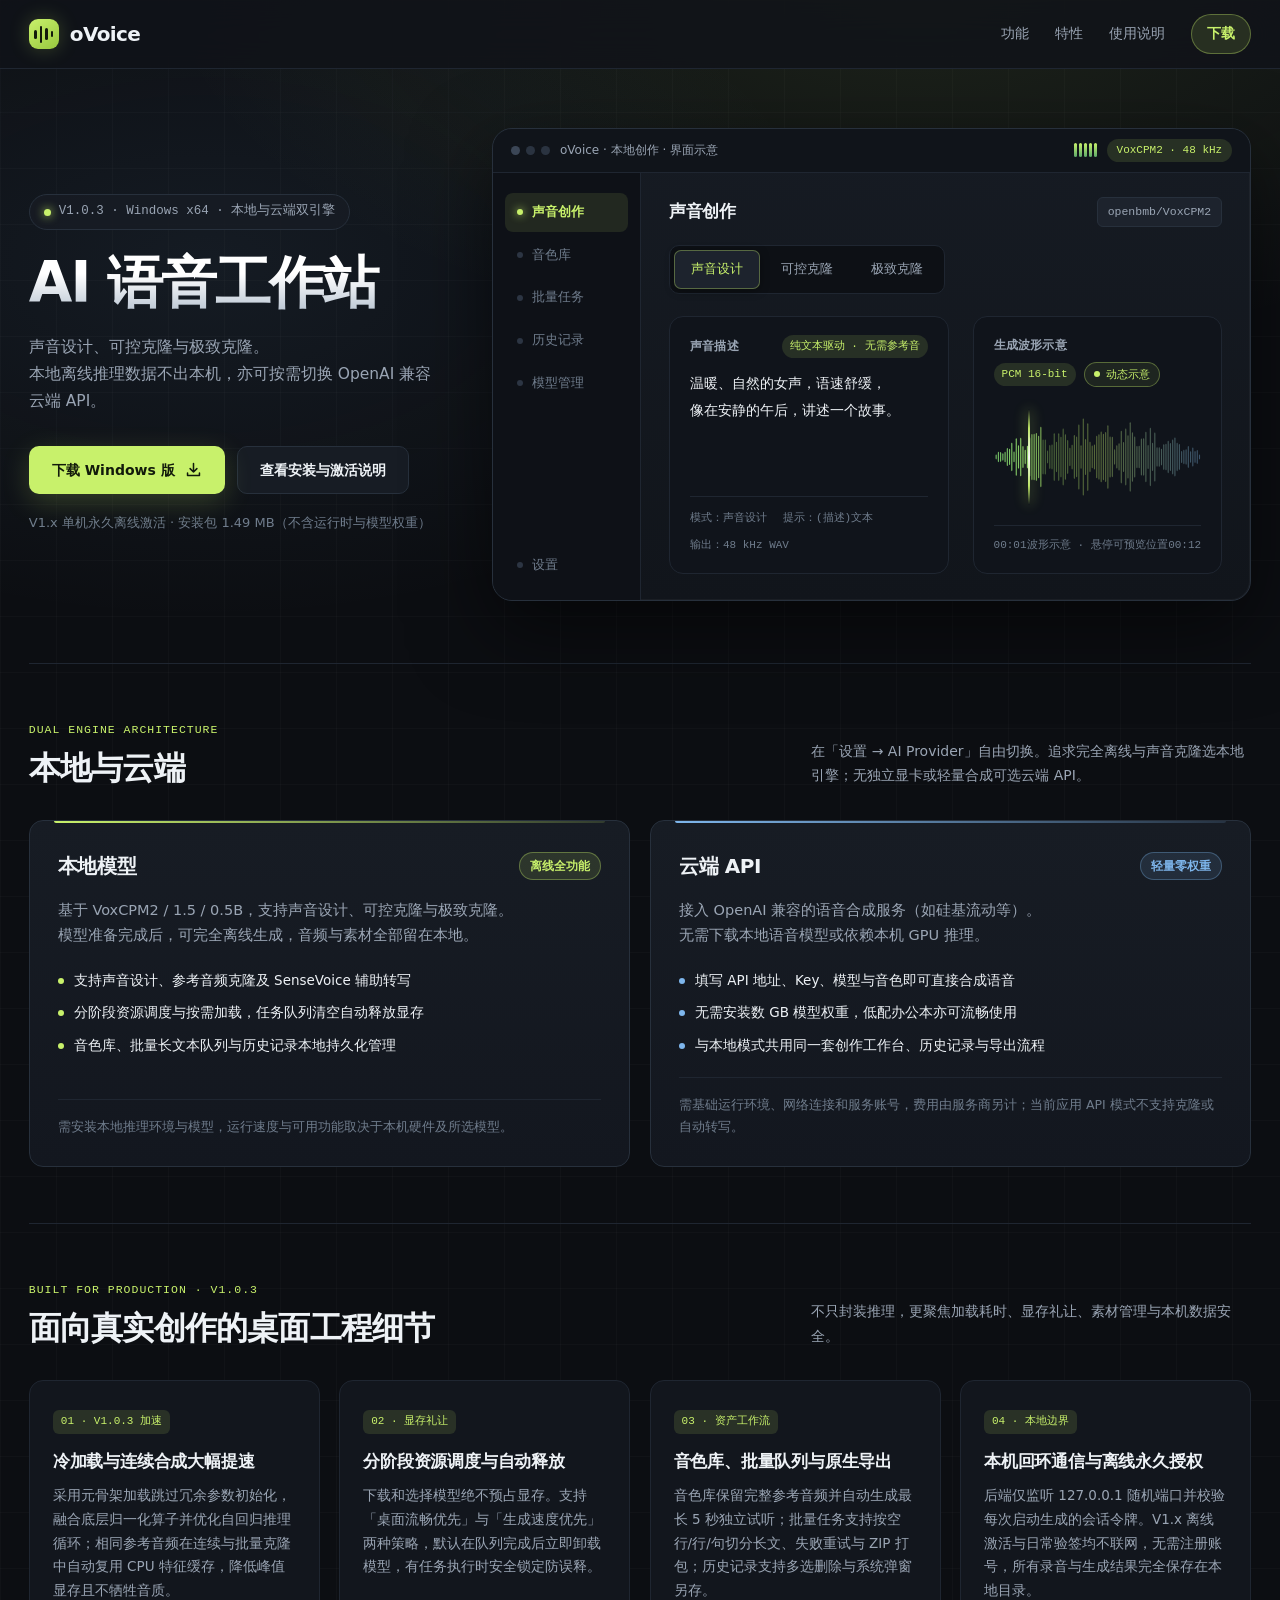
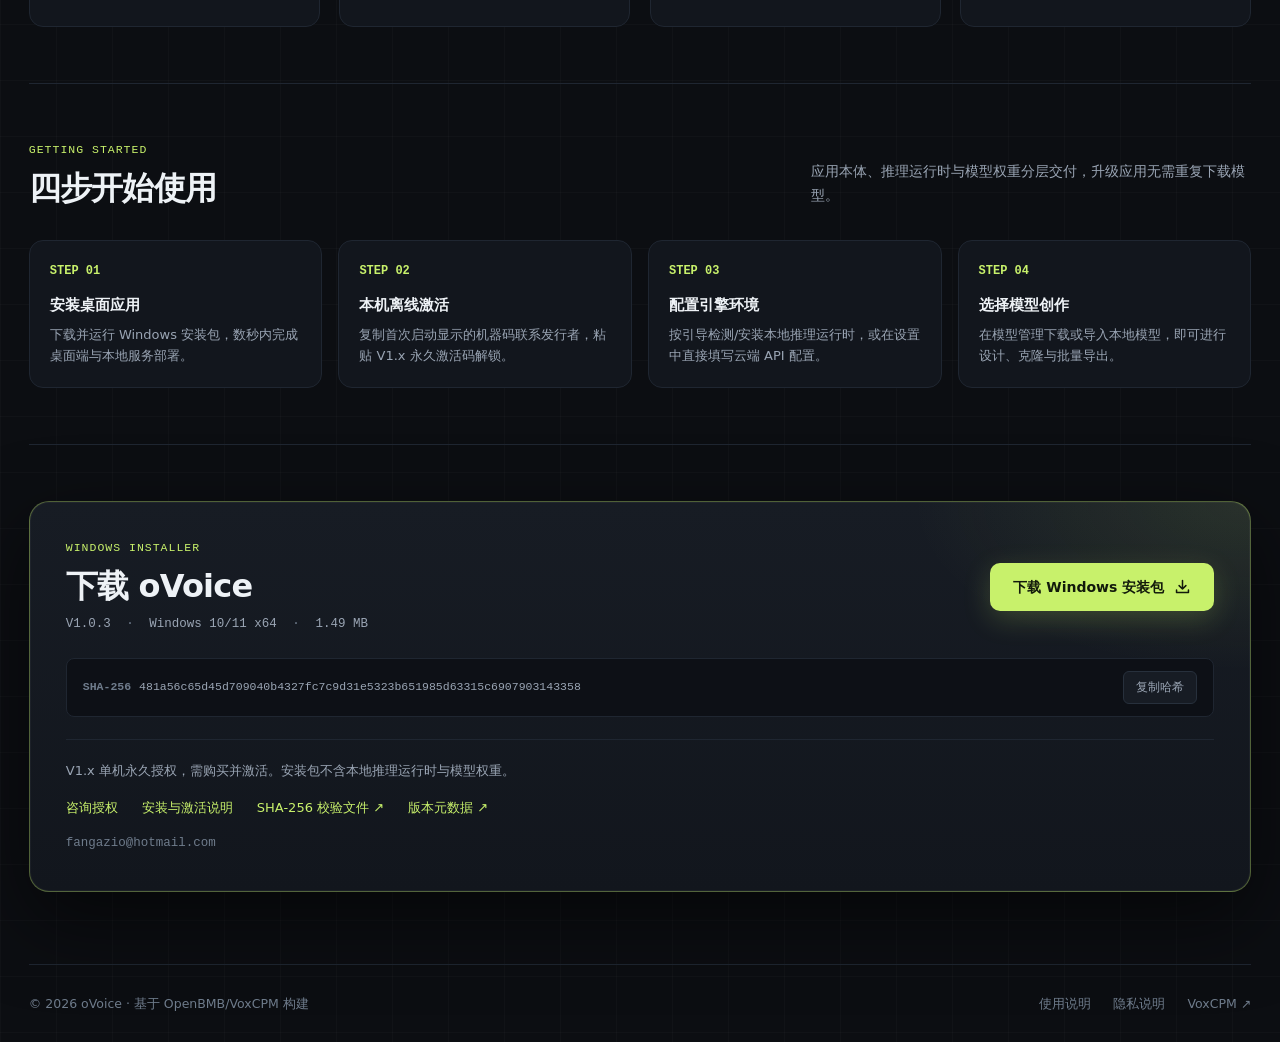
==== commit bd64954c: "Add files via upload" ====
--- a/index.html
+++ b/index.html
@@ -11,9 +11,9 @@
   <meta property="og:type" content="website">
   <meta property="og:locale" content="zh_CN">
   <link rel="icon" href="assets/icon.png" type="image/png">
-  <link rel="stylesheet" href="assets/style.css?v=20261127b">
+  <link rel="stylesheet" href="assets/style.css?v=20261127c">
   <script src="config.js" defer></script>
-  <script src="assets/app.js?v=20261127b" defer></script>
+  <script src="assets/app.js?v=20261127c" defer></script>
 </head>
 <body>
   <a class="skip-link" href="#main">跳转到主要内容</a>
--- a/assets/style.css
+++ b/assets/style.css
@@ -44,11 +44,13 @@
   margin: 0;
   min-height: 100vh;
   background:
-    radial-gradient(1000px 520px at 50% -80px, rgba(200, 241, 107, 0.09), transparent 62%),
-    radial-gradient(760px 420px at 85% 18%, rgba(126, 182, 236, 0.06), transparent 65%),
+    radial-gradient(1200px 620px at 72% -40px, rgba(200, 241, 107, 0.10), transparent 64%),
+    radial-gradient(960px 540px at 16% 10%, rgba(126, 182, 236, 0.08), transparent 66%),
+    linear-gradient(rgba(255, 255, 255, 0.018) 1px, transparent 1px) 0 0 / 56px 56px,
+    linear-gradient(90deg, rgba(255, 255, 255, 0.018) 1px, transparent 1px) 0 0 / 56px 56px,
     var(--bg);
   color: var(--ink);
-  font: 15px/1.75 var(--font);
+  font: clamp(15px, 0.28vw + 13.5px, 17px)/1.75 var(--font);
   -webkit-font-smoothing: antialiased;
   overflow-x: hidden;
 }
@@ -93,7 +95,7 @@
 }
 
 .container {
-  width: min(1120px, calc(100% - 64px));
+  width: min(1840px, calc(100% - clamp(32px, 4.5vw, 120px)));
   margin-inline: auto;
 }
 
@@ -273,26 +275,30 @@
 
 /* ==================== Hero ==================== */
 .hero {
-  padding-top: 68px;
-  padding-bottom: 64px;
+  padding-top: clamp(44px, 4.6vw, 84px);
+  padding-bottom: clamp(48px, 4.8vw, 84px);
+  display: grid;
+  grid-template-columns: minmax(320px, 0.78fr) minmax(0, 1.42fr);
+  align-items: center;
+  gap: clamp(28px, 3.6vw, 68px);
 }
 
 .hero-copy {
-  text-align: center;
-  max-width: 740px;
-  margin: 0 auto 48px;
+  text-align: left;
+  max-width: 560px;
+  margin: 0;
 }
 
 .hero-badge {
   display: inline-flex;
   align-items: center;
   gap: 8px;
-  padding: 5px 14px;
+  padding: 6px 14px;
   margin-bottom: 22px;
   border-radius: 999px;
   background: rgba(23, 28, 36, 0.85);
   border: 1px solid var(--line);
-  font-size: 12px;
+  font-size: 12.5px;
   color: var(--ink-muted);
   font-family: var(--mono);
 }
@@ -307,8 +313,8 @@
 }
 
 .hero-copy h1 {
-  font-size: clamp(38px, 5.4vw, 62px);
-  line-height: 1.12;
+  font-size: clamp(40px, 4.4vw, 68px);
+  line-height: 1.1;
   letter-spacing: -2px;
   background: linear-gradient(180deg, #ffffff 35%, #b6c2d0 100%);
   -webkit-background-clip: text;
@@ -317,24 +323,24 @@
 }
 
 .hero-description {
-  margin-top: 18px;
-  font-size: clamp(15px, 1.8vw, 18px);
-  color: var(--ink-muted);
-  line-height: 1.7;
+  margin-top: 20px;
+  font-size: clamp(15.5px, 1.2vw, 19px);
+  color: var(--ink-muted);
+  line-height: 1.75;
 }
 
 .hero-actions {
-  margin-top: 28px;
-  display: flex;
-  align-items: center;
-  justify-content: center;
+  margin-top: 30px;
+  display: flex;
+  align-items: center;
+  justify-content: flex-start;
   flex-wrap: wrap;
   gap: 12px;
 }
 
 .hero-subnote {
-  margin-top: 16px;
-  font-size: 12.5px;
+  margin-top: 18px;
+  font-size: 13px;
   color: var(--ink-dim);
 }
 
@@ -434,11 +440,11 @@
 
 .studio-body {
   display: flex;
-  min-height: 360px;
+  min-height: clamp(350px, 26vw, 430px);
 }
 
 .mock-sidebar {
-  flex: 0 0 176px;
+  flex: 0 0 clamp(148px, 11vw, 188px);
   padding: 20px 12px 16px;
   display: flex;
   flex-direction: column;
@@ -566,7 +572,8 @@
   display: flex;
   align-items: center;
   justify-content: space-between;
-  gap: 8px;
+  flex-wrap: wrap;
+  gap: 6px 10px;
   margin-bottom: 12px;
 }
 
@@ -575,6 +582,7 @@
   font-weight: 600;
   color: var(--ink-muted);
   letter-spacing: 0.2px;
+  white-space: nowrap;
 }
 
 .mode-tag {
@@ -584,6 +592,7 @@
   background: var(--accent-soft);
   padding: 2px 8px;
   border-radius: 999px;
+  white-space: nowrap;
 }
 
 .mock-editor p {
@@ -622,6 +631,7 @@
   background: var(--panel);
   color: var(--ink-muted);
   font-size: 11px;
+  white-space: nowrap;
   transition: border-color 0.16s ease, color 0.16s ease, background-color 0.16s ease;
 }
 
@@ -847,12 +857,12 @@
 /* ==================== Bento Architecture & V1.0.3 Highlights ==================== */
 .bento-grid {
   display: grid;
-  grid-template-columns: repeat(2, minmax(0, 1fr));
-  gap: 18px;
+  grid-template-columns: repeat(4, minmax(0, 1fr));
+  gap: clamp(16px, 1.5vw, 22px);
 }
 
 .bento-card {
-  padding: 24px 26px;
+  padding: clamp(22px, 1.8vw, 28px);
   border-radius: var(--radius-md);
   background: var(--bg-elevated);
   border: 1px solid var(--line-soft);
@@ -1158,6 +1168,24 @@
 }
 
 /* ==================== Responsive ==================== */
+@media (max-width: 1260px) {
+  .hero {
+    grid-template-columns: 1fr;
+    gap: 40px;
+  }
+  .hero-copy {
+    text-align: center;
+    max-width: 740px;
+    margin: 0 auto;
+  }
+  .hero-actions {
+    justify-content: center;
+  }
+  .bento-grid {
+    grid-template-columns: repeat(2, minmax(0, 1fr));
+  }
+}
+
 @media (max-width: 960px) {
   .steps-grid {
     grid-template-columns: repeat(2, minmax(0, 1fr));
